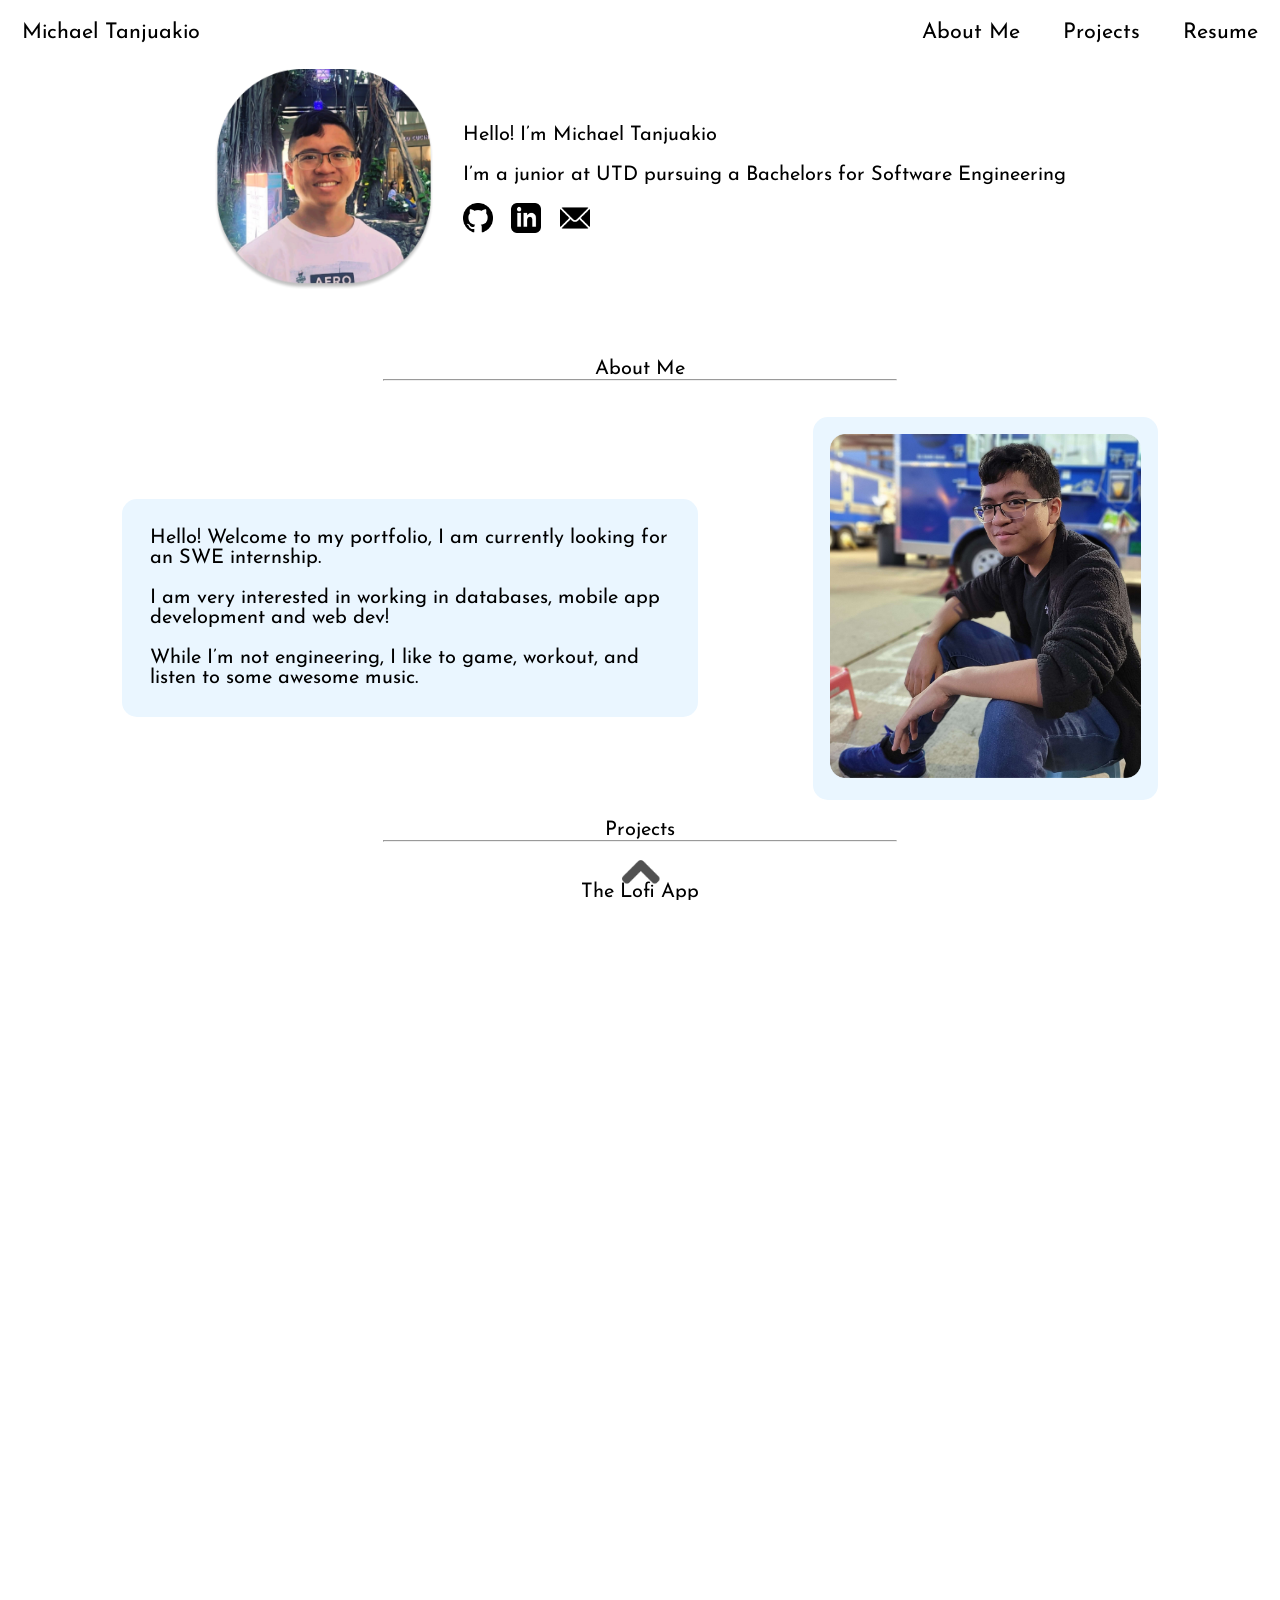
==== docs/index.html @ 411fc573 "docs" ====
<!DOCTYPE html>
<html lang="en">
<head>
    <meta charset="UTF-8">
    <meta name="viewport" content="width=device-width, initial-scale=1.0">
    <title>Michael Tanjuakio's Portfolio</title>
    <link rel="stylesheet" href="styles.css">
    <script defer src = "functions.js"></script>
</head>
<body class = "fullwidth">
    <!--
        Remake:
        - Create sticky header and footer
        - Create homepage text
        - Learn flexbox
    -->

    <div id = "top"></div>
    <ul class = "nav sticky-top">
        <li><a href = "#top">Michael Tanjuakio</a></li>
        <li>
            <ul class = "nav">
                <li><a href="#about-me">About Me</a></li>
                <li><a href="#projects">Projects</a></li>
                <li><a href="links/Michael_Tanjuakio.pdf " target=”_blank”>Resume</a></li>
            </ul>
        </li>
    </ul>

    <section class = "hidden">
        <ul class = "homepage-display">
            <li class = "hpd-item" style = "max-width: 23%;">
                <img src = "pics-and-font/profile-picture.png"  style = "max-width: 100%;">
            </li>
            <li class = "hpd-item">
                <p class = "text-align-left" style = "width: 100%">
                    Hello! I’m Michael Tanjuakio <br><br>
                    I’m a junior at UTD pursuing a Bachelors for Software Engineering
                </p>
                <div class = "icon-list">
                        <a href = "https://github.com/Michael-Tanjuakio"><img src = "pics-and-font/github-icon.png" class = "icon"></a>
                        <a href = "https://www.linkedin.com/in/michael-tanjuakio/"><img src = "pics-and-font/linkedin-icon.png" class = "icon"></a>
                        <a href = "mailto:miketan843@gmail.com"><img src = "pics-and-font/email-icon.png" class = "icon"></a>
                </div>
            </li>
        </ul>
    </section>

    <section class = "hidden">
        <p class = "center text-align-center"  id = "about-me">
            <br><br><br>About Me
            <hr class = "center" style = "max-width: 40%;">
        </p>
    </section>
    <br><br>

    <section class = "hidden">
        <ul class = "section-display center">
            <li>
                <div class = "sd-item" style="width: 100%; background-color: #EAF6FF; padding: 0%; border-radius: 15px;" >
                    <p style = "padding: 5%;">
                        Hello! Welcome to my portfolio, I am currently looking for an SWE internship.
                        <br><br>
                        I am very interested in working in databases, mobile app development and web dev!
                        <br><br>
                        While I’m not engineering, I like to game, workout, and listen to some awesome music.
                    </p>    
                </div>
            </li>
            <li class = "sd-item";>
                <div style="background-color: #EAF6FF; padding: 5%; border-radius: 15px;">
                    <img src = "pics-and-font/about-me-pic.png" style = "max-width: 100%;">
                </div>
            </li>
        </ul>
    </section>
    <section class = "hidden" id = "projects">
        <p class = "center text-align-center">
            <br>Projects
            <hr class = "center" style = "max-width: 40%;" id = "about-me">
        </p>
    </section>

    <section class = "hidden">
        <p class = "center text-align-center">
            <br><br> The Lofi App
            <hr class = "center" style = "max-width: 40%;" id = "about-me">
        </p>
        <br><br>
    </section>

    <section class = "hidden">
        <ul class = "section-display center">
            <li class = "sd-item">
                <div style="background-color: #EAF6FF; max-width: 100%; padding: 5%; border-radius: 15px;">
                    <p>
                        The Lofi App is able to play study videos while your working! <br><br>                  
                        The app is able to search study videos based on name and create/customize playlists of study videos. <br><br>
                        This is a personal project to explore Jetpack Compose’s UI creation, Firebase implementation, and exploring the use of Android Studio.
                    </p>  
                    <br>
                    <div class = "icon-list-2">
                        <a><img src = "pics-and-font/android-studio-icon.png" class = "icon-l2-1"></a>
                        <a><img src = "pics-and-font/jetpack-compose-icon.png" class = "icon-l2-2"></a>
                        <a><img src = "pics-and-font/kotlin-icon.png" class = "icon-l2-3"></a>
                        <a><img src = "pics-and-font/firebase-icon.png" class = "icon-l2-4"></a>
                    </div> 
                    <hr class = "center" style = "max-width: 85%;"> 
                    <br>
                    <div class = "center text-align-center" style = "background-color: #BEEBE9; padding: 1.5%; border-radius: 15px;">
                        <a href = "https://github.com/Michael-Tanjuakio/lofiapp" class = "project-link-button" target = "_blank">Project Link</a>
                    </div>
                </div>
            </li>
            <li class = "sd-item";>
                <div style="background-color: #EAF6FF; padding: 5%; border-radius: 15px;">
                    <img src = "pics-and-font/lofi-app-pic1.png" style = "max-width: 100%;">
                </div>
            </li>
        </ul>
    </section>

    <section class = "hidden">
        <p class = "center text-align-center">
            <br><br> Maze Simulation
            <hr class = "center" style = "max-width: 40%;" id = "about-me">
        </p>
        <br><br>
    </section>

    <section class = "hidden">
        <ul class = "section-display center fade-in-up">
            <li class = "sd-item">
                <div style="background-color: #EAF6FF; padding: 5%; border-radius: 15px;">
                    <p>
                        This Maze Simulation program is able to generate a 2D maze which includes the maze display and maze solution. <br><br>                  
                        The solution is also represented as cardinal directions (f.e. NSSE) <br><br>
                        This program was a class project, it utilizes the Eclipse IDE and the Java programming language. 
                    </p>  
                    <br>
                    <div class = "icon-list-2">
                        <a><img src = "pics-and-font/eclipse-icon.png" class = "icon-l2-1"></a>
                        <a><img src = "pics-and-font/java-icon.png" class = "icon-l2-2"></a>
                    </div> 
                    <hr class = "center" style = "max-width: 85%;"> 
                    <br>
                    <div class = "center text-align-center" style = "background-color: #BEEBE9; padding: 1.5%; border-radius: 15px;">
                        <a href = "https://github.com/Michael-Tanjuakio/maze-simulation" class = "project-link-button" target = "_blank">Project Link</a>
                    </div>
                </div>
            </li>
            <li class = "sd-item";>
                <div style="background-color: #EAF6FF; padding: 5%; border-radius: 15px;">
                    <img src = "pics-and-font/maze-project-pic1.png" style = "max-width: 100%;">
                </div>
            </li>
        </ul>
    </section>
    <br><br><br><br>

    <div class = "icon-list-3">
        <a href = "https://github.com/Michael-Tanjuakio"><img src = "pics-and-font/github-icon.png" class = "icon"></a>
        <a href = "https://www.linkedin.com/in/michael-tanjuakio/"><img src = "pics-and-font/linkedin-icon.png" class = "icon"></a>
        <a href = "mailto:miketan843@gmail.com"><img src = "pics-and-font/email-icon.png" class = "icon"></a>
    </div> 

    <a href = #top><img src="pics-and-font/up-arrow.png" class = "sticky-bottom"></a>

</body>
</html>
---- docs/styles.css ----
* {
    margin: 0;
    padding: 0;
    box-sizing: border;
    scroll-behavior: smooth;
    overflow: hidden;
}

h1, h2, p, a { 
    font-family: "Josefin Sans" 
}

a { 
    font-size: 135%; 
}

p {
    max-width: 100%;
    font-size: 125%;
    font-weight: normal;
}

@font-face {
    font-family: "Josefin Sans";
    src:url(pics-and-font/JosefinSans-VariableFont_wght.ttf)
}

html, body {
    width: 100%;
    height: 100%;
    margin: 0;
    padding: 0;
}

.border {
    border-style: solid;
}

.fullwidth {
    width: 100%;
    height: 100%;
    background-color: white;
    overflow-y: scroll;
}

.nav {
    display: flex;
    flex-flow: row wrap;
    justify-content: space-between;

    list-style: none;
    margin: 0;
    padding: 0;
    background-color: white;
    /*border-style: solid;*/
    border-color: black;
    width: 100%;
    z-index: 20;
}

.nav a {
    text-decoration: none;
    display: block;
    padding: 1em;
    color: black;
}

.nav a:hover {
    color: #245292;
}

.sticky-top {
    position:sticky;
    top: 0;
}

.sticky-bottom {
    position: sticky;
    bottom: 0;
    display: block;
    margin-left: auto;
    margin-right: auto;
    width: 50px;
}

.center {
    display: block;
    margin-left: auto;
    margin-right: auto;
    max-width: 50%;
}

.text-align-left {
    text-align: left;
}

.text-align-center {
    text-align: center;
}

.homepage-display {
    display: flex;
    flex-flow: row wrap;
    justify-content: center;
    width: 75%;
    margin-left: auto;
    margin-right: auto;
}

.hpd-item {
    display: block;
    padding: 5px;
    margin-top: auto;
    margin-bottom: auto;
}

.hpd-item:nth-of-type(1) {padding-right: 2.5%;}

.icon-list {
    display: flex;
    flex-flow: row-wrap;
    justify-content: flex-start;
}

.icon-list a {
    padding-right: 3%;
    padding-top: 3%;
}

.icon {
    width: 30px;
}

.icon-list-2 {
    display: flex;
    flex-flow: row nowrap;
    justify-content: space-evenly;
    align-items: center;
}

.icon-l2-1 {
    width: 40px;
}

.icon-l2-2 {
    width: 45px;
}

.icon-l2-3 {
    width: 35px;
}

.icon-l2-4 {
    width: 30px;
    padding-bottom: 10%;
}

.icon-list-3 {
    display:flex;
    flex-flow: row nowrap;
    justify-content: center;
    align-items: center;
}

.icon-list-3 a:nth-of-type(1), .icon-list-3 a:nth-of-type(2) {padding-right: 2.5%;}

.section-display {
    display: flex;
    flex-flow: row wrap;
    justify-content: space-around;
    align-items: center;
    max-width: 90%;
}
.sd-item {
    margin-top: auto;
    margin-bottom: auto;
}

.section-display li:nth-of-type(1) {width: 50%;}
.section-display li:nth-of-type(2) {max-width: 30%;}

.project-link-button {
    text-decoration: none;
    color: black;
}
.project-link-button:hover {
    color: #245292;
}
#anchor {
    scroll-padding-top: 100px;
}

@media all and (max-width: 1103px) {
    .nav {
        justify-content: space-between;
    }
    .hpd-item p {
        text-align: center;
    }
    .icon-list {
        justify-content: center;
    }
    .icon-list a:nth-of-type(3) {padding-right: 0%;}
    .section-display li:nth-of-type(1) {padding-bottom: 5%;}
    .section-display li:nth-of-type(2) {max-width: 30%;}
}

@media all and (max-width: 600px) {
    .nav {
      flex-flow: column wrap;
      padding: 0;
    }
    .hpd-item p {
        text-align: center;
    }
    .nav a { 
      text-align: center; 
      padding: 10px;
      border-top: 1px solid rgba(255, 255, 255,0.3); 
      border-bottom: 1px solid rgba(0, 0, 0, 0.1); 
    }
    .nav li:last-of-type a {
      border-bottom: none;
    }

    .icon-list {
        justify-content: center;
    }

    .icon-list a:nth-of-type(3) {padding-right: 0%;}

    .section-display {
        flex-flow: column wrap;
    }
    .section-display li:nth-of-type(1) {width: 90%;}
    .section-display li:nth-of-type(2) {max-width: 75%;}
}

.hidden {
    opacity: 0;
    z-index: 10;
    transform: translateX(-100%);
    filter: blur(3px);
    transition: all 1s;
}

.show {
    opacity: 1;
    filter: blur(0px);
    transform: translateX(0%);
}
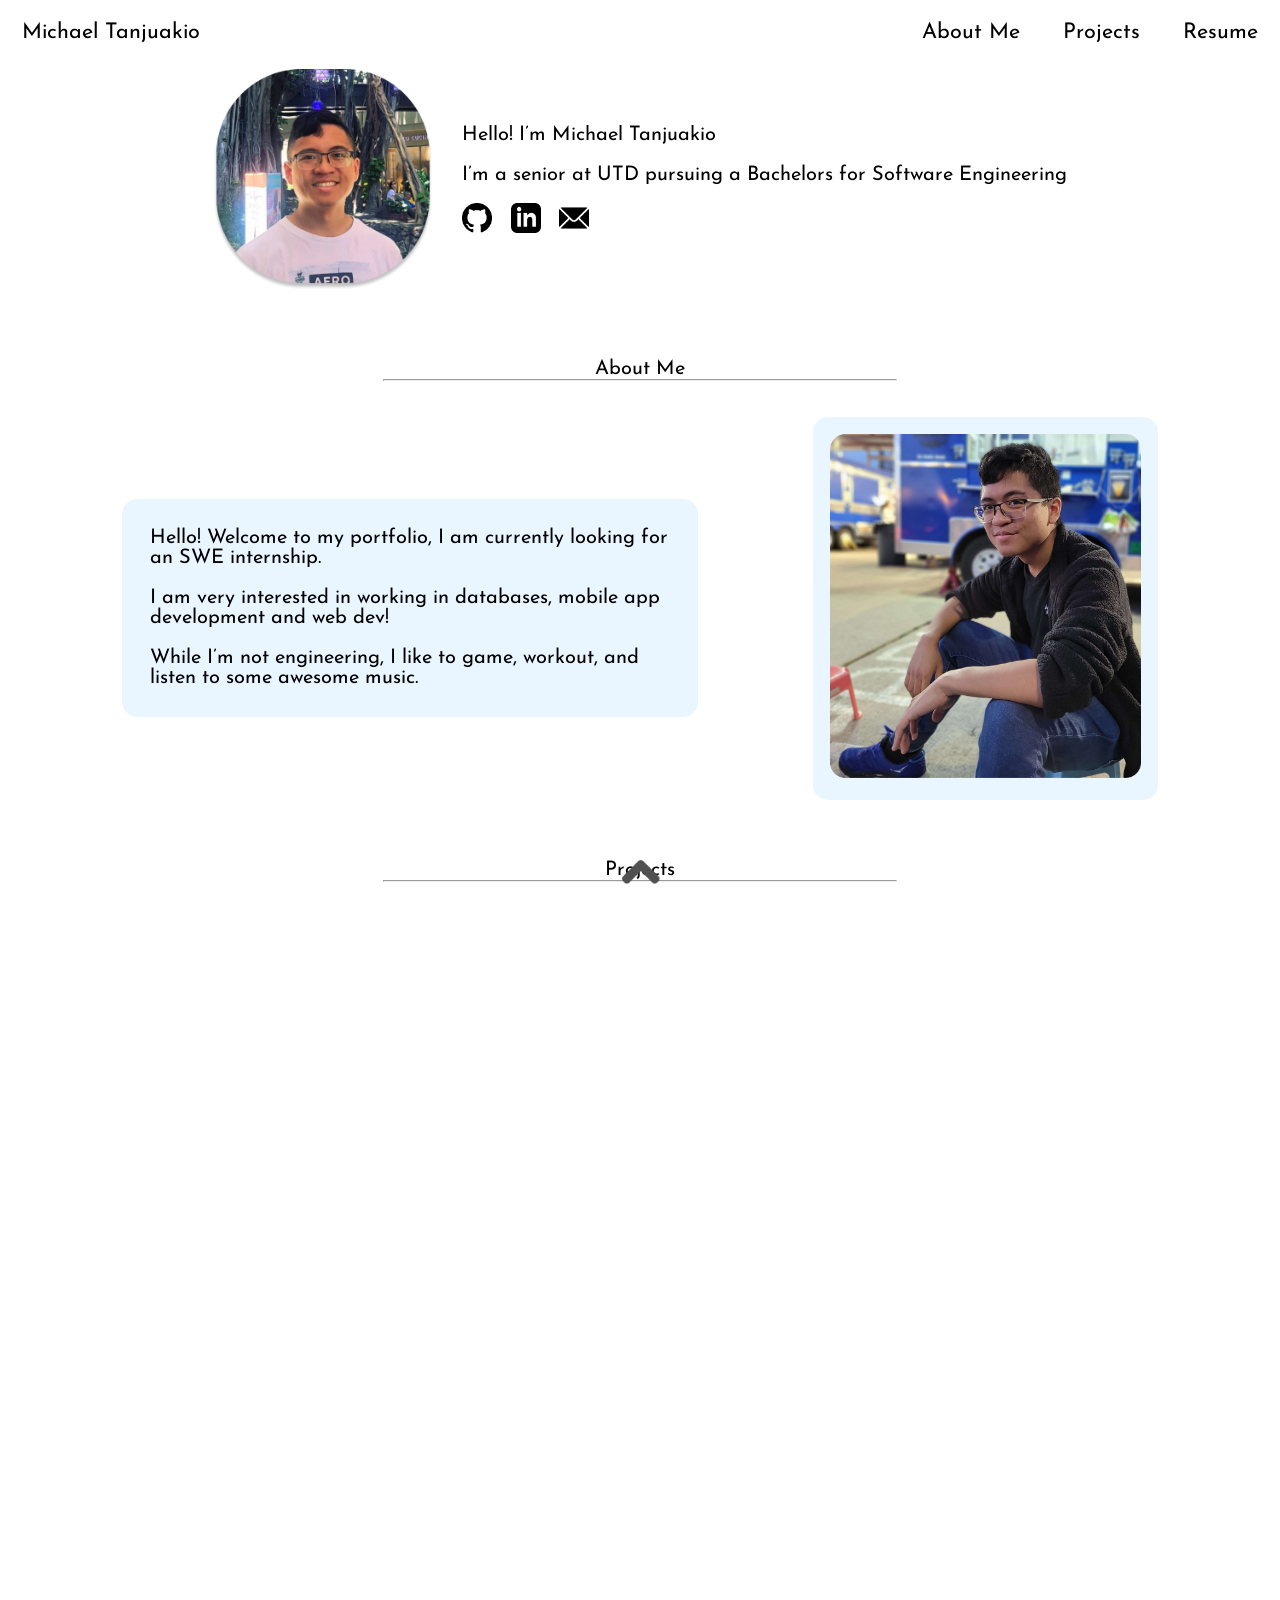
==== commit 39208511: "update v1.0.0" ====
--- a/docs/index.html
+++ b/docs/index.html
@@ -9,13 +9,16 @@
 </head>
 <body class = "fullwidth">
     <!--
-        Remake:
-        - Create sticky header and footer
-        - Create homepage text
-        - Learn flexbox
+        Make sure to update to new version
+        v. 1.0.0
+        Fixed:
+        - I'm a senior
+        - Fix navigation
+            - Phone screen padding
+            - Phone screen link doesn't scroll to section (Google Chrome bug)
+        - Carousel pictures [future]
     -->
-
-    <div id = "top"></div>
+    <div id = "top" name = "top"></div>
     <ul class = "nav sticky-top">
         <li><a href = "#top">Michael Tanjuakio</a></li>
         <li>
@@ -35,7 +38,7 @@
             <li class = "hpd-item">
                 <p class = "text-align-left" style = "width: 100%">
                     Hello! I’m Michael Tanjuakio <br><br>
-                    I’m a junior at UTD pursuing a Bachelors for Software Engineering
+                    I’m a senior at UTD pursuing a Bachelors for Software Engineering
                 </p>
                 <div class = "icon-list">
                         <a href = "https://github.com/Michael-Tanjuakio"><img src = "pics-and-font/github-icon.png" class = "icon"></a>
@@ -47,7 +50,7 @@
     </section>
 
     <section class = "hidden">
-        <p class = "center text-align-center"  id = "about-me">
+        <p class = "center text-align-center anchor" id = "about-me" name = "about-me">
             <br><br><br>About Me
             <hr class = "center" style = "max-width: 40%;">
         </p>
@@ -74,17 +77,18 @@
             </li>
         </ul>
     </section>
-    <section class = "hidden" id = "projects">
-        <p class = "center text-align-center">
-            <br>Projects
-            <hr class = "center" style = "max-width: 40%;" id = "about-me">
+
+    <section class = "hidden">
+        <p class = "center text-align-center anchor" id = "projects" name = "projects">
+            <br><br><br>Projects
+            <hr class = "center" style = "max-width: 40%;">
         </p>
     </section>
 
     <section class = "hidden">
         <p class = "center text-align-center">
             <br><br> The Lofi App
-            <hr class = "center" style = "max-width: 40%;" id = "about-me">
+            <hr class = "center" style = "max-width: 40%;">
         </p>
         <br><br>
     </section>
@@ -123,7 +127,7 @@
     <section class = "hidden">
         <p class = "center text-align-center">
             <br><br> Maze Simulation
-            <hr class = "center" style = "max-width: 40%;" id = "about-me">
+            <hr class = "center" style = "max-width: 40%;">
         </p>
         <br><br>
     </section>
--- a/docs/styles.css
+++ b/docs/styles.css
@@ -65,7 +65,7 @@
     color: black;
 }
 
-.nav a:hover {
+.nav a:hover, .nav2 a:hover {
     color: #245292;
 }
 
@@ -209,6 +209,10 @@
     .nav {
       flex-flow: column wrap;
       padding: 0;
+    }
+    .anchor {
+        position: relative;
+        padding-top: 150px; 
     }
     .hpd-item p {
         text-align: center;
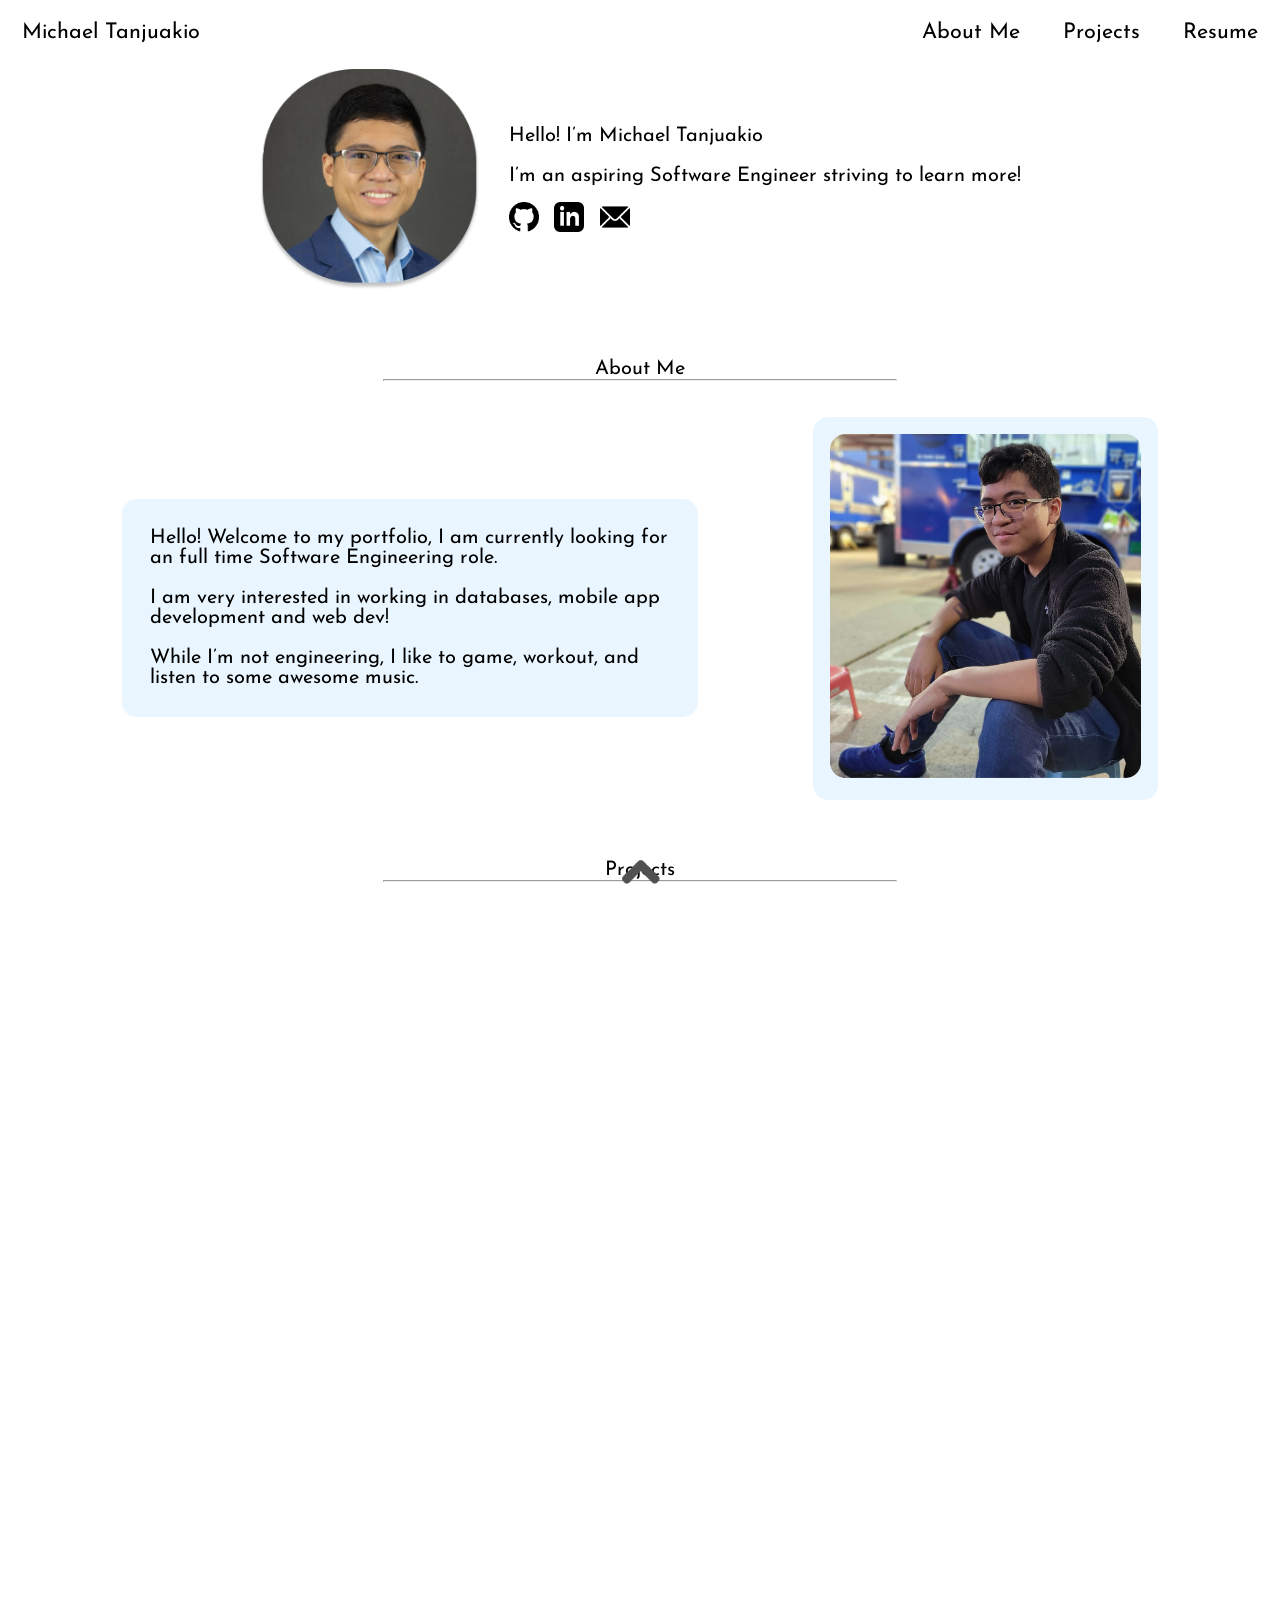
==== commit b09d6262: "Updated Resume, Alumni Status I'm not a student anymore, more changes soon" ====
--- a/docs/index.html
+++ b/docs/index.html
@@ -38,7 +38,7 @@
             <li class = "hpd-item">
                 <p class = "text-align-left" style = "width: 100%">
                     Hello! I’m Michael Tanjuakio <br><br>
-                    I’m a senior at UTD pursuing a Bachelors for Software Engineering
+                    I’m an aspiring Software Engineer striving to learn more!
                 </p>
                 <div class = "icon-list">
                         <a href = "https://github.com/Michael-Tanjuakio"><img src = "pics-and-font/github-icon.png" class = "icon"></a>
@@ -62,7 +62,7 @@
             <li>
                 <div class = "sd-item" style="width: 100%; background-color: #EAF6FF; padding: 0%; border-radius: 15px;" >
                     <p style = "padding: 5%;">
-                        Hello! Welcome to my portfolio, I am currently looking for an SWE internship.
+                        Hello! Welcome to my portfolio, I am currently looking for an full time Software Engineering role.
                         <br><br>
                         I am very interested in working in databases, mobile app development and web dev!
                         <br><br>
